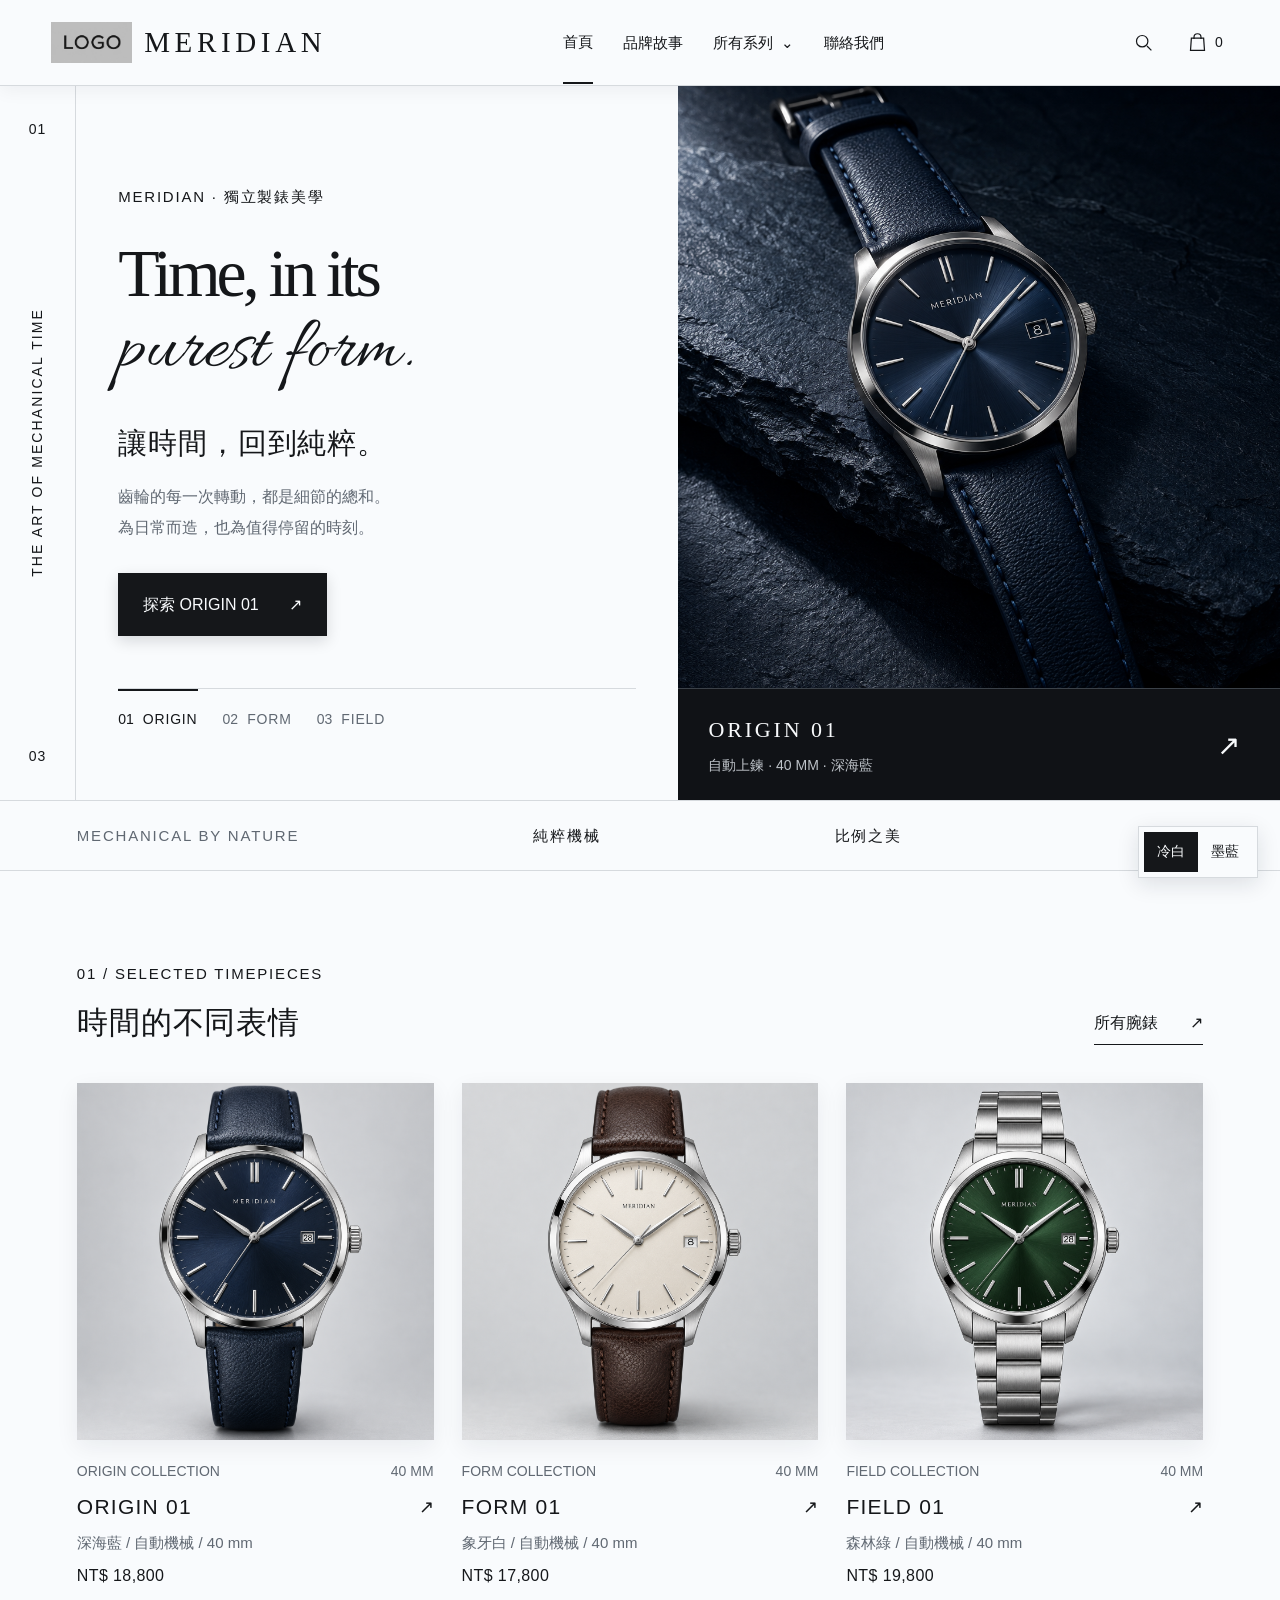
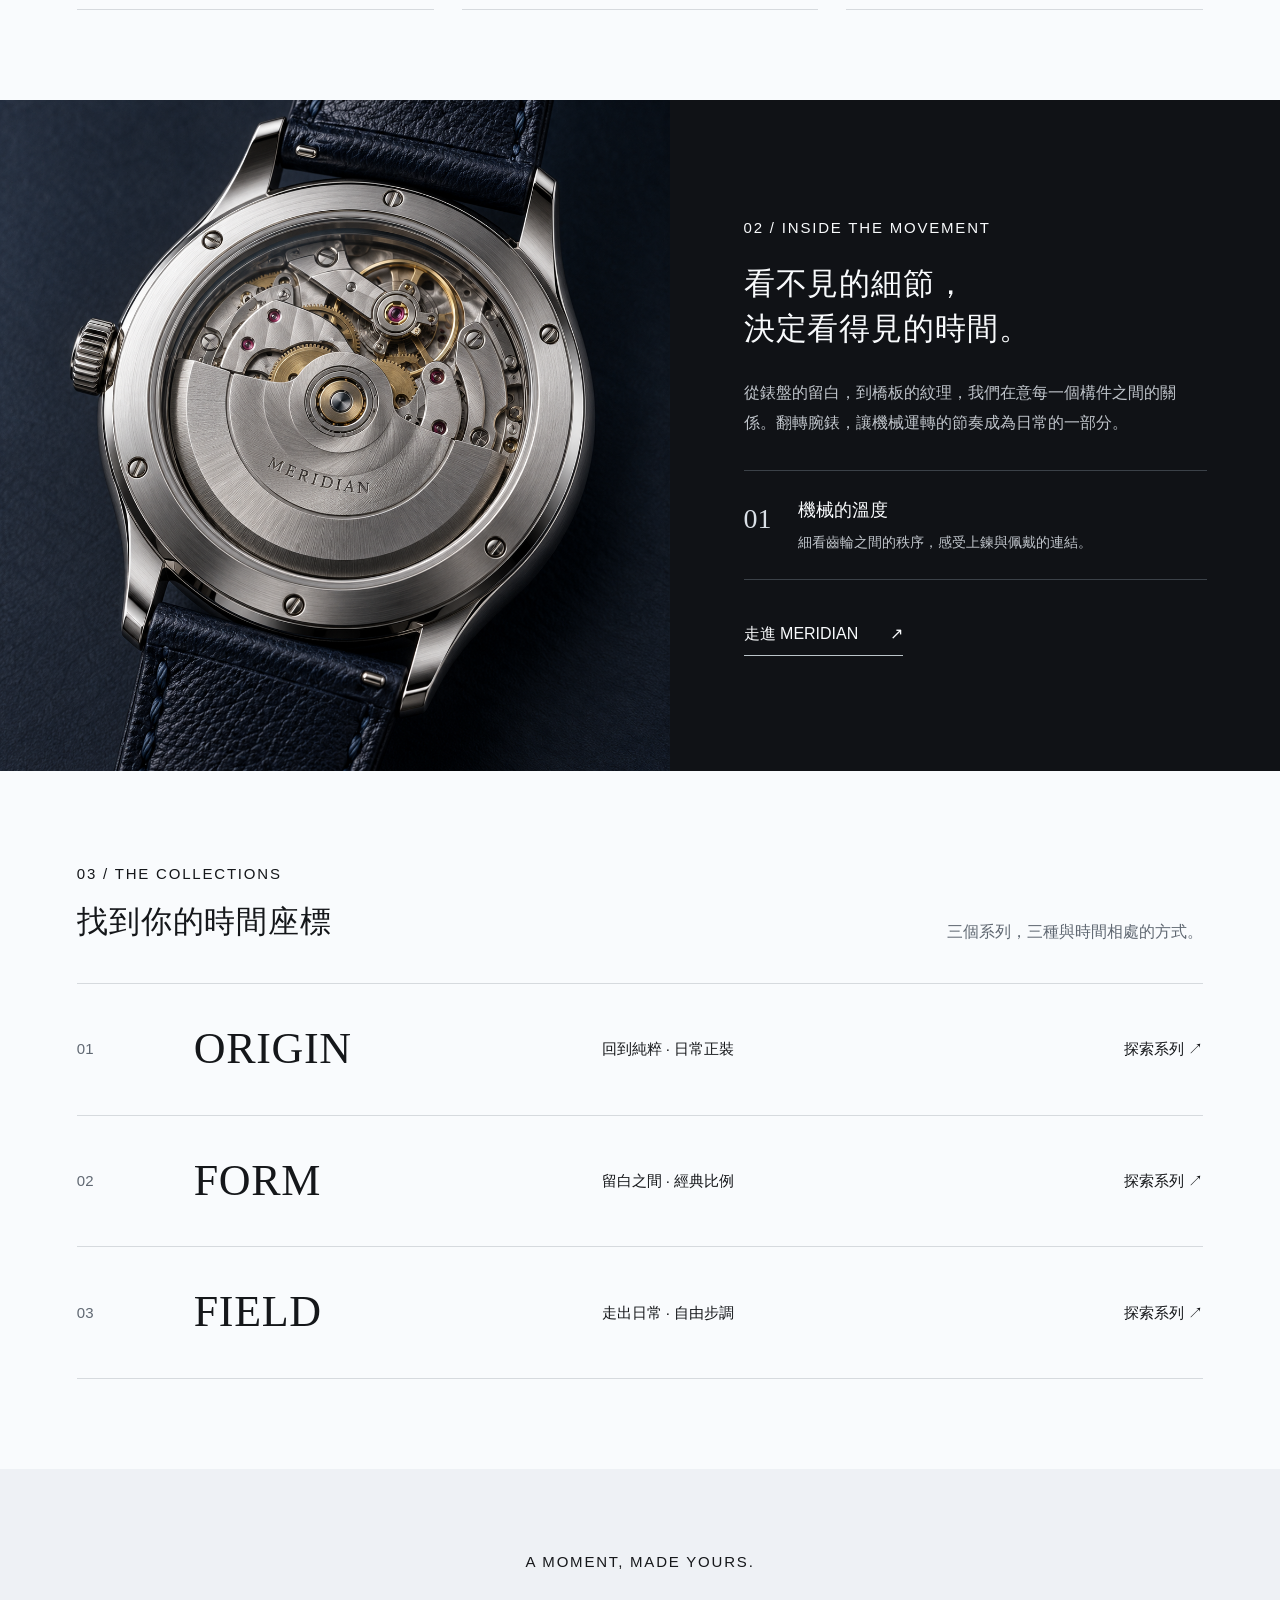
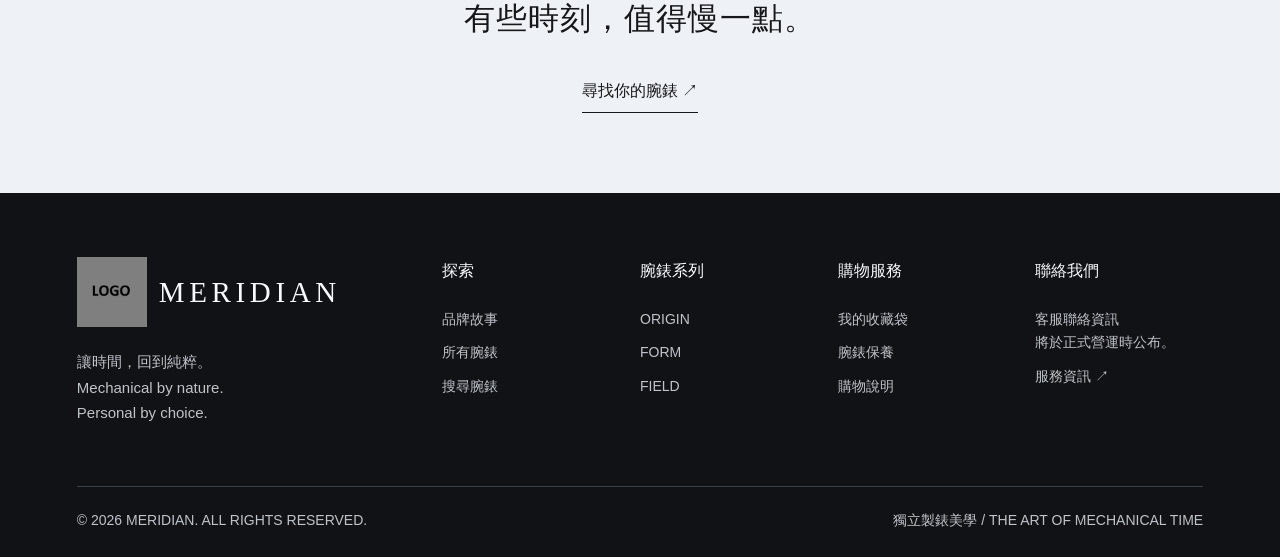
==== index/index.html @ 05222995 "first commit" ====
<!doctype html><html lang="zh-Hant"><head><meta charset="UTF-8"><meta name="viewport" content="width=device-width, initial-scale=1"><meta name="description" content="MERIDIAN 機械腕錶。以精密機芯與純粹比例，記錄值得停留的時間。"><title>讓時間，回到純粹 — MERIDIAN</title><link rel="icon" href="../assets/logo/mark.svg"><link rel="stylesheet" href="../css/base.css?v=6"><link rel="stylesheet" href="../css/index.css?v=6"><script src="../assets/js/theme-switcher.js?v=6"></script><script defer src="../assets/js/core.js?v=6"></script></head><body data-page="home" data-root="../"><a class="skip" href="#main">跳至主要內容</a><div id="header"></div><main id="main"><section class="hero"><aside class="hero-index"><span>01</span><span class="vertical">THE ART OF MECHANICAL TIME</span><span>03</span></aside><div class="hero-copy"><p class="eyebrow">MERIDIAN · 獨立製錶美學</p><h1>Time, in its<br><em>purest form.</em></h1><h2>讓時間，回到純粹。</h2><p class="intro">齒輪的每一次轉動，都是細節的總和。<br>為日常而造，也為值得停留的時刻。</p><a class="button" href="../product-detail/product-detail.html?id=01">探索 ORIGIN 01 <span>↗</span></a><div class="hero-tabs" aria-label="主打系列"><button class="active" data-hero="0" aria-pressed="true">01 <span>ORIGIN</span></button><button data-hero="1" aria-pressed="false">02 <span>FORM</span></button><button data-hero="2" aria-pressed="false">03 <span>FIELD</span></button></div></div><div class="hero-visual"><img id="hero-image" src="../assets/images/hero.png" alt="ORIGIN 深藍錶盤機械腕錶，精鋼錶殼與皮革錶帶" fetchpriority="high"><div class="image-caption"><div><span id="hero-label">ORIGIN 01</span><p id="hero-spec">自動上鍊 · 40 MM · 深海藍</p></div><a id="hero-link" href="../product-detail/product-detail.html?id=01" aria-label="查看主打腕錶">↗</a></div></div></section><div class="principles"><span>MECHANICAL BY NATURE</span><span>純粹機械</span><span>比例之美</span><span>日常相伴</span></div><section class="section"><div class="section-heading"><div><p class="eyebrow">01 / SELECTED TIMEPIECES</p><h2>時間的不同表情</h2></div><a class="text-link" href="../product/product.html">所有腕錶 <span>↗</span></a></div><div class="product-grid home-products" data-products="featured"></div></section><section class="craft"><div class="craft-image"><img src="../assets/images/movement.png" alt="透背機芯中的齒輪、橋板與自動盤細節" loading="lazy"></div><div class="craft-copy"><p class="eyebrow">02 / INSIDE THE MOVEMENT</p><h2>看不見的細節，<br>決定看得見的時間。</h2><p>從錶盤的留白，到橋板的紋理，我們在意每一個構件之間的關係。翻轉腕錶，讓機械運轉的節奏成為日常的一部分。</p><div class="craft-note"><span>01</span><div><h3>機械的溫度</h3><p>細看齒輪之間的秩序，感受上鍊與佩戴的連結。</p></div></div><a class="text-link" href="../about/about.html">走進 MERIDIAN <span>↗</span></a></div></section><section class="section series-section"><div class="section-heading"><div><p class="eyebrow">03 / THE COLLECTIONS</p><h2>找到你的時間座標</h2></div><p class="muted">三個系列，三種與時間相處的方式。</p></div><a class="series-row" href="../product/product.html?category=ORIGIN"><span class="series-number">01</span><h3>ORIGIN</h3><span>回到純粹 · 日常正裝</span><span>探索系列 ↗</span></a><a class="series-row" href="../product/product.html?category=FORM"><span class="series-number">02</span><h3>FORM</h3><span>留白之間 · 經典比例</span><span>探索系列 ↗</span></a><a class="series-row" href="../product/product.html?category=FIELD"><span class="series-number">03</span><h3>FIELD</h3><span>走出日常 · 自由步調</span><span>探索系列 ↗</span></a></section><section class="closing"><p class="eyebrow">A MOMENT, MADE YOURS.</p><h2>有些時刻，值得慢一點。</h2><a class="text-link" href="../product/product.html">尋找你的腕錶 ↗</a></section></main><div id="footer"></div><div id="overlays"></div><div class="toast" role="status" aria-live="polite"></div></body></html>
---- css/base.css ----
@font-face{font-family:'Meridian Allura';src:url('../assets/fonts/Allura-Regular.ttf') format('truetype');font-weight:400;font-style:normal;font-display:swap}
:root{--bg:#f9fbfd;--surface:#eef1f5;--ink:#15171a;--muted:#606872;--line:#d6dade;--accent:#41464d;--dark:#101216;--white:#f8fafc;--header:86px;font-family:Arial,'Noto Sans TC','PingFang TC','Microsoft JhengHei',sans-serif;color:var(--ink);background:var(--bg);font-synthesis:none}html[data-theme=night]{--bg:#16252f;--surface:#20343f;--ink:#f0ece4;--muted:#b2bfc5;--line:#485963;--accent:#d1b391;--dark:#0b1720;--white:#f5f2eb}*{box-sizing:border-box}html{scroll-behavior:smooth;scroll-padding-top:110px}body{margin:0;line-height:1.7}body.no-scroll{overflow:hidden}button,input{font:inherit}button,a{-webkit-tap-highlight-color:transparent}button{color:inherit;cursor:pointer}button{border:0;background:none}a{color:inherit;text-decoration:none}img{max-width:100%;display:block}h1,h2,h3,p,figure{margin:0}h1,h2,h3{font-weight:400}h1{letter-spacing:-.035em;line-height:1.05}h2{font-size:clamp(26px,2.4vw,40px);line-height:1.45;letter-spacing:.03em}p{font-size:16px}em{font-family:'Meridian Allura',Georgia,'Times New Roman',serif;font-weight:400;font-style:normal;font-size:1.12em;letter-spacing:0;line-height:1.12}button:focus-visible,a:focus-visible,input:focus-visible,summary:focus-visible{outline:2px solid var(--accent);outline-offset:5px}[hidden]{display:none!important}.skip{position:fixed;top:-80px;left:12px;padding:10px 20px;background:var(--bg);z-index:200000}.skip:focus{top:10px}.site-header{height:var(--header);position:sticky;top:0;z-index:1000;background:var(--bg);border-bottom:1px solid var(--line);padding:0 4%;display:flex;align-items:center;justify-content:space-between;gap:30px}.brand{font-family:Georgia,serif;font-size:29px;letter-spacing:.16em;line-height:1;display:flex;gap:12px;align-items:center}.brand img{width:31px;height:31px}.desktop-nav{display:flex;align-items:center;gap:30px;font-size:15px}.desktop-nav a{padding:28px 0}.desktop-nav a[aria-current=page]{border-bottom:2px solid var(--ink)}.header-actions{display:flex;align-items:center;gap:16px}.icon-button{min-height:44px;min-width:44px;display:flex;align-items:center;justify-content:center;gap:7px}.icon-button svg{width:21px;height:21px;fill:none;stroke:currentColor;stroke-width:1.4}.bag-count{font-size:14px}.mobile-toggle{display:none}.nav-dropdown{position:relative}.nav-dropdown>button{font-size:15px;padding:29px 0;display:flex;gap:8px}.dropdown-menu{position:absolute;top:100%;left:-20px;width:210px;background:var(--bg);border:1px solid var(--line);padding:10px;box-shadow:0 12px 24px #0001}.dropdown-menu a{display:block;padding:10px}.dropdown-menu a:hover{background:var(--surface)}.eyebrow{font-size:15px;letter-spacing:.12em;font-weight:500;margin-bottom:22px}.muted{color:var(--muted)}.section{padding:90px 6%}.section-heading{display:flex;justify-content:space-between;align-items:end;gap:24px;margin-bottom:38px}.section-heading .eyebrow{margin-bottom:14px}.text-link{display:inline-flex;gap:32px;align-items:center;border-bottom:1px solid var(--ink);padding:8px 0;font-size:16px;white-space:nowrap}.button{display:flex;align-items:center;justify-content:space-between;gap:30px;background:var(--ink);color:var(--bg);padding:17px 24px;font-size:16px;min-height:56px;width:fit-content;border:1px solid var(--ink);transition:background .2s, color .2s}.button:hover{background:var(--accent);border-color:var(--accent);color:#fff}.round-button{border:1px solid var(--line);width:44px;height:44px;flex-shrink:0;border-radius:50%;font-size:22px;display:grid;place-items:center}.round-button:hover{background:var(--ink);color:var(--bg)}.round-button:disabled{opacity:.35;cursor:default}.product-grid{display:grid;grid-template-columns:repeat(3,minmax(0,1fr));gap:38px 28px}.product-card{min-width:0}.product-picture{aspect-ratio:1/1;background:var(--surface);overflow:hidden;display:block}.product-picture img{width:100%;height:100%;object-fit:contain;transition:transform .55s}.product-card:hover .product-picture img{transform:scale(1.045)}.product-card .card-copy{padding:20px 0;border-bottom:1px solid var(--line)}.card-topline{display:flex;justify-content:space-between;gap:12px;color:var(--muted);font-size:14px;margin-bottom:8px}.product-card h3{font-size:21px;letter-spacing:.06em;line-height:1.45;overflow-wrap:anywhere}.card-titleline{display:flex;align-items:start;justify-content:space-between;gap:12px}.card-titleline span{font-size:18px}.product-card .card-description{font-size:15px;margin:7px 0;color:var(--muted)}.product-card .price{font-size:16px;letter-spacing:.025em}.site-footer{background:var(--dark);color:var(--white);padding:64px 6% 24px}.footer-grid{display:grid;grid-template-columns:2fr repeat(4,1fr);gap:30px;padding-bottom:60px}.footer-brand p{max-width:230px;margin-top:22px;color:#b6c0c5;font-size:15px}.footer-column h3{font-size:16px;margin-bottom:18px}.footer-column a,.footer-column button,.footer-column p{display:block;font-size:14px;text-align:left;color:#b6c0c5;padding:5px 0}.footer-column a:hover,.footer-column button:hover{color:#fff}.footer-bottom{display:flex;justify-content:space-between;gap:20px;border-top:1px solid #47535a;padding-top:22px;color:#b6c0c5;font-size:14px}.theme-switcher{position:fixed;bottom:22px;right:22px;z-index:2000;display:flex;border:1px solid var(--line);background:var(--bg);padding:5px;box-shadow:0 4px 20px #0001}.theme-switcher button{padding:8px 13px;font-size:14px}.theme-switcher button[aria-pressed=true]{background:var(--ink);color:var(--bg)}.overlay{position:fixed;inset:0;background:#071119b8;z-index:10000;display:flex;align-items:flex-start;justify-content:center;padding:100px 20px 30px;overflow-y:auto}.panel{background:var(--bg);width:min(680px,100%);padding:32px;box-shadow:0 20px 70px #0003}.panel-heading{display:flex;align-items:center;justify-content:space-between;margin-bottom:24px}.panel-heading h2{font-size:26px}.panel-close{font-size:28px;min-width:44px;min-height:44px}.search-input{width:100%;padding:15px;border:1px solid var(--line);background:var(--surface);color:var(--ink);font-size:16px;outline-offset:2px}.search-list{margin-top:20px;display:grid;gap:12px}.mini-product{display:flex;align-items:center;gap:20px;padding:12px 0;border-bottom:1px solid var(--line)}.mini-product img{width:76px;height:76px;object-fit:contain;background:var(--surface)}.mini-product h3{font-size:17px}.mini-product p{font-size:14px;color:var(--muted)}.mini-product .remove{margin-left:auto;min-height:44px;text-decoration:underline;font-size:14px}.drawer-panel{margin-left:auto;width:min(400px,100%);min-height:100%;padding:26px;background:var(--bg)}.drawer-overlay{padding:0;justify-content:flex-end}.drawer-panel nav>a,.drawer-panel summary{display:block;padding:17px 0;border-bottom:1px solid var(--line);font-size:20px}.drawer-panel details a{display:block;padding:10px 20px}.toast{position:fixed;bottom:90px;left:50%;transform:translate(-50%,20px);background:var(--ink);color:var(--bg);padding:12px 22px;z-index:120000;opacity:0;transition:.2s;pointer-events:none;max-width:90vw;width:max-content}.toast.visible{opacity:1;transform:translate(-50%,0)}.empty{padding:35px 0;color:var(--muted)}.service-copy p{margin-bottom:18px}.service-copy h3{font-size:18px;margin:20px 0 8px}.closing{background:var(--surface);text-align:center;padding:80px 6%}.closing h2{margin-bottom:28px}.closing .button{margin:auto}
@media(min-width:1700px){.section{padding-left:max(6%,calc((100vw - 1560px)/2));padding-right:max(6%,calc((100vw - 1560px)/2))}}
@media(max-width:1100px){.desktop-nav{gap:18px}.site-header{gap:18px}.brand{font-size:25px}.brand img{width:26px;height:26px}.header-actions{gap:6px}.footer-grid{grid-template-columns:repeat(2,minmax(0,1fr));gap:35px}.section{padding:64px 5%}}
@media(max-width:850px){:root{--header:72px}.desktop-nav,.header-actions .search-trigger{display:none}.mobile-toggle{display:flex}.site-header{padding:0 5%}.product-grid{grid-template-columns:repeat(2,minmax(0,1fr));gap:28px 18px}.section-heading{align-items:start}.section-heading>.muted{max-width:220px}.section{padding:54px 5%}.footer-bottom{flex-direction:column}.brand{font-size:25px}.product-card h3{font-size:19px}.card-titleline span{display:none}}
@media(max-width:540px){.section{padding:46px 5%}.section-heading{gap:16px}.section-heading .text-link{font-size:14px;gap:10px}.eyebrow{font-size:15px;letter-spacing:.065em}.section-heading h2{font-size:25px}.product-grid{gap:25px 14px}.product-card .card-copy{padding:13px 0}.product-card h3{font-size:17px;letter-spacing:.02em}.product-card .card-description{font-size:14px}.card-topline{font-size:14px;gap:4px}.card-topline span:last-child{display:none}.product-card .price{font-size:14px}.footer-grid{grid-template-columns:1fr;padding-bottom:30px}.footer-column h3{margin-bottom:8px}.site-footer{padding-top:44px;padding-bottom:95px}.theme-switcher{bottom:12px;right:12px}.theme-switcher button{padding:6px 10px}.panel{padding:22px}.overlay:not(.drawer-overlay){padding:30px 12px}.closing{padding:55px 5%}.header-actions{gap:0}.brand{font-size:23px;gap:8px}}
@media(prefers-reduced-motion:reduce){html{scroll-behavior:auto}*,*::before,*::after{transition:none!important;animation:none!important}}

/* Cold-white treatment: the alternate navy palette stays intact. */
html:not([data-theme="night"]) .site-header{box-shadow:0 4px 18px rgba(18,27,39,.055)}
html:not([data-theme="night"]) .brand img{filter:grayscale(1)}
html:not([data-theme="night"]) .product-picture,
html:not([data-theme="night"]) .main-image{box-shadow:0 7px 22px rgba(18,27,39,.065)}
html:not([data-theme="night"]) .button{box-shadow:0 5px 14px rgba(10,15,22,.14)}
html:not([data-theme="night"]) .theme-switcher{box-shadow:0 6px 22px rgba(18,27,39,.12)}
html:not([data-theme="night"]) .overlay{background:rgba(10,13,18,.73)}
html:not([data-theme="night"]) .footer-brand p,
html:not([data-theme="night"]) .footer-column a,
html:not([data-theme="night"]) .footer-column button,
html:not([data-theme="night"]) .footer-column p,
html:not([data-theme="night"]) .footer-bottom{color:#bfc4ca}
html:not([data-theme="night"]) .footer-bottom{border-color:#3b4148}
html:not([data-theme="night"]) .footer-column a:hover,
html:not([data-theme="night"]) .footer-column button:hover{color:#fff}

/* Functional core: working quick collection and quantity controls. */
.product-image-wrap{position:relative}.product-picture{position:relative}.product-picture .card-alt{position:absolute;inset:0;opacity:0;object-fit:contain}
@media(hover:hover){.product-image-wrap:hover .product-picture>img:first-child,.product-image-wrap:focus-within .product-picture>img:first-child{opacity:0}.product-image-wrap:hover .card-alt,.product-image-wrap:focus-within .card-alt{opacity:1}}
.quick-add{position:absolute;left:12px;right:12px;bottom:12px;min-height:44px;background:var(--ink);color:var(--bg);font-size:14px;opacity:0;transition:opacity .2s}.product-image-wrap:hover .quick-add,.product-image-wrap:focus-within .quick-add{opacity:1}
.mini-copy{min-width:0;flex:1}.mini-copy h3{overflow-wrap:anywhere}.bag-quantity,.quantity-control{display:inline-flex;align-items:center;border:1px solid var(--line)}.bag-quantity{margin-top:8px}.bag-quantity button,.quantity-control button{height:44px;min-width:44px}.bag-quantity span,.quantity-control output{min-width:34px;text-align:center}.bag-quantity button:disabled,.quantity-control button:disabled{opacity:.35;cursor:default}.bag-total{display:flex;justify-content:space-between;gap:15px;padding:25px 0 8px}.bag-total strong{font-weight:500}.mini-product .remove{flex-shrink:0}
@media(hover:none){.quick-add{position:static;display:block;width:100%;opacity:1}}
@media(max-width:540px){.mini-product{gap:12px}.mini-product img{width:58px;height:58px}.mini-product .remove{padding:0 4px}.bag-total{font-size:15px}}

/* Client-replaceable standard logo placeholders. */
.header-brand{min-width:220px}.header-brand img{width:81px;height:auto}.footer-logo img{width:70px;height:70px;object-fit:cover}.drawer-brand img{width:70px;height:auto}
@media(max-width:850px){.header-brand{min-width:0}.header-brand img{width:70px;height:auto}.drawer-brand img{width:67px;height:auto}.drawer-brand span{font-size:20px}}
---- css/index.css ----
.hero{display:grid;grid-template-columns:76px 1fr 47%;min-height:650px;border-bottom:1px solid var(--line)}.hero-index{border-right:1px solid var(--line);display:flex;justify-content:space-between;align-items:center;flex-direction:column;padding:32px 8px;font-size:14px;line-height:1.6;letter-spacing:.06em;text-align:center}.vertical{writing-mode:vertical-rl;transform:rotate(180deg);letter-spacing:.15em}.hero-copy{padding:65px 7% 30px;display:flex;flex-direction:column;align-items:flex-start;justify-content:center}.hero-copy h1{font-family:Georgia,'Times New Roman',serif;font-size:clamp(58px,5.3vw,102px);line-height:1.02;margin-bottom:28px;letter-spacing:-.06em}.hero-copy h1 em{font-weight:400}.hero-copy h2{font-size:29px;margin-bottom:18px}.hero-copy .intro{color:var(--muted);line-height:1.9;margin-bottom:30px}.hero-copy .eyebrow{margin-bottom:30px}.hero-tabs{display:flex;gap:25px;flex-wrap:wrap;margin-top:52px;width:100%;border-top:1px solid var(--line)}.hero-tabs button{display:flex;align-items:center;gap:9px;padding:17px 0 5px;color:var(--muted);font-size:14px;border-top:2px solid transparent}.hero-tabs button.active{color:var(--ink);border-color:var(--ink)}.hero-tabs button span{font-size:14px;letter-spacing:.06em}.hero-visual{background:#101d28;display:flex;flex-direction:column;min-width:0;color:#f0ece4;overflow:hidden}.hero-visual>img{width:100%;height:100%;min-height:0;flex:1;object-fit:cover;aspect-ratio:1/1}.image-caption{display:flex;align-items:center;justify-content:space-between;padding:22px 30px;background:#101d28;border-top:1px solid #43505a}.image-caption span{font-family:Georgia,serif;font-size:22px;letter-spacing:.13em}.image-caption p{font-size:14px;color:#b8c0c5;margin-top:6px}.image-caption>a{font-size:28px;width:44px;height:44px;display:grid;place-items:center}.principles{padding:22px 6%;display:flex;justify-content:space-between;gap:20px;border-bottom:1px solid var(--line);font-size:15px;letter-spacing:.12em}.principles span:first-child{color:var(--muted)}.craft{display:grid;grid-template-columns:1.1fr 1fr;background:var(--dark);color:var(--white)}.craft-image{min-height:540px}.craft-image img{width:100%;height:100%;object-fit:cover}.craft-copy{padding:70px 12%;align-self:center}.craft-copy h2{font-size:clamp(26px,2.4vw,40px);margin-bottom:26px}.craft-copy>p:not(.eyebrow){color:#b8c2c7;line-height:1.9}.craft-note{border-top:1px solid #47535a;border-bottom:1px solid #47535a;padding:24px 0;display:flex;gap:26px;margin:32px 0}.craft-note>span{font-family:Georgia,serif;font-size:28px;color:#bda17f}.craft-note h3{font-size:18px;margin-bottom:5px}.craft-note p{font-size:14px;color:#b8c2c7}.craft .text-link{border-color:#bbc4c9}.series-row{display:grid;grid-template-columns:.5fr 2fr 2fr 1fr;gap:20px;align-items:center;padding:28px 0;border-top:1px solid var(--line)}.series-row:last-child{border-bottom:1px solid var(--line)}.series-row h3{font-family:Georgia,serif;font-size:44px;letter-spacing:.015em}.series-row span{font-size:15px}.series-row span:last-child{text-align:right}.series-number{color:var(--muted)}.series-row:hover h3{font-style:italic}
@media(min-width:1700px){.hero{grid-template-columns:100px 1fr 47%;min-height:780px}.hero-copy{padding-left:9%}}
@media(max-width:1100px){.hero{grid-template-columns:54px 1fr 44%;min-height:620px}.hero-copy{padding:44px 6% 24px}.hero-copy h1{font-size:61px}.hero-tabs{gap:16px;margin-top:35px}.hero-tabs button{gap:5px}.hero-copy h2{font-size:25px}.craft-copy{padding:48px 9%}.series-row{grid-template-columns:.4fr 1.5fr 2fr 1fr}.series-row h3{font-size:35px}}
@media(max-width:850px){.hero{grid-template-columns:44px 1fr 42%;min-height:580px}.hero-copy h1{font-size:50px}.hero-copy h2{font-size:24px}.hero-copy .eyebrow{font-size:14px}.hero-tabs{gap:14px}.hero-tabs button span{display:none}.hero-visual>img{object-position:50% 50%}.image-caption{padding:16px}.image-caption p{font-size:14px}.principles{font-size:14px;letter-spacing:.03em}.craft{grid-template-columns:1fr 1fr}.craft-copy{padding:40px 8%}.craft-image{min-height:480px}.home-products .product-card:last-child{grid-column:1/-1;display:grid;grid-template-columns:1fr 1fr;gap:22px;align-items:center}.series-row{grid-template-columns:35px 1fr 1fr}.series-row span:last-child{display:none}}
@media(max-width:620px){.hero{grid-template-columns:32px minmax(0,1fr)}.hero-index{grid-row:1/3;padding:24px 3px;font-size:14px}.hero-copy{padding:38px 7% 20px}.hero-copy h1{font-size:clamp(49px,10.8vw,66px);margin-bottom:24px}.hero-copy .eyebrow{margin-bottom:22px}.hero-copy h2{font-size:25px}.hero-copy .intro{font-size:16px;margin-bottom:24px}.hero-tabs{margin-top:28px;gap:24px}.hero-tabs button span{display:inline;font-size:14px}.hero-visual{grid-column:2}.hero-visual>img{height:auto;aspect-ratio:1.05/1;flex:none;object-fit:cover}.image-caption{padding:18px 7%}.principles{display:grid;grid-template-columns:repeat(3,1fr);gap:12px;text-align:center;padding:18px 5%}.principles span:first-child{grid-column:1/-1;font-size:14px}.craft{grid-template-columns:1fr}.craft-image{min-height:0;aspect-ratio:1.2}.craft-copy{padding:42px 7%}.craft-copy h2{font-size:28px}.home-products .product-card:last-child{display:block;grid-column:auto}.home-products .product-card:last-child{display:block}.series-row{grid-template-columns:25px 1fr;gap:8px 15px;padding:22px 0}.series-row h3{font-size:36px}.series-row span:nth-child(3){grid-column:2;font-size:15px}.series-section .section-heading{display:block}.series-section .section-heading>.muted{max-width:none;margin-top:18px}}

html:not([data-theme="night"]) .hero-visual,
html:not([data-theme="night"]) .image-caption{background:#101216;color:#f8fafc}
html:not([data-theme="night"]) .image-caption{border-color:#3b4148}
html:not([data-theme="night"]) .image-caption p,
html:not([data-theme="night"]) .craft-copy>p:not(.eyebrow),
html:not([data-theme="night"]) .craft-note p{color:#bfc4ca}
html:not([data-theme="night"]) .craft-note{border-color:#3b4148}
html:not([data-theme="night"]) .craft-note>span{color:#d9dfe6}

@media(max-width:620px){.hero-tabs{column-gap:16px}}
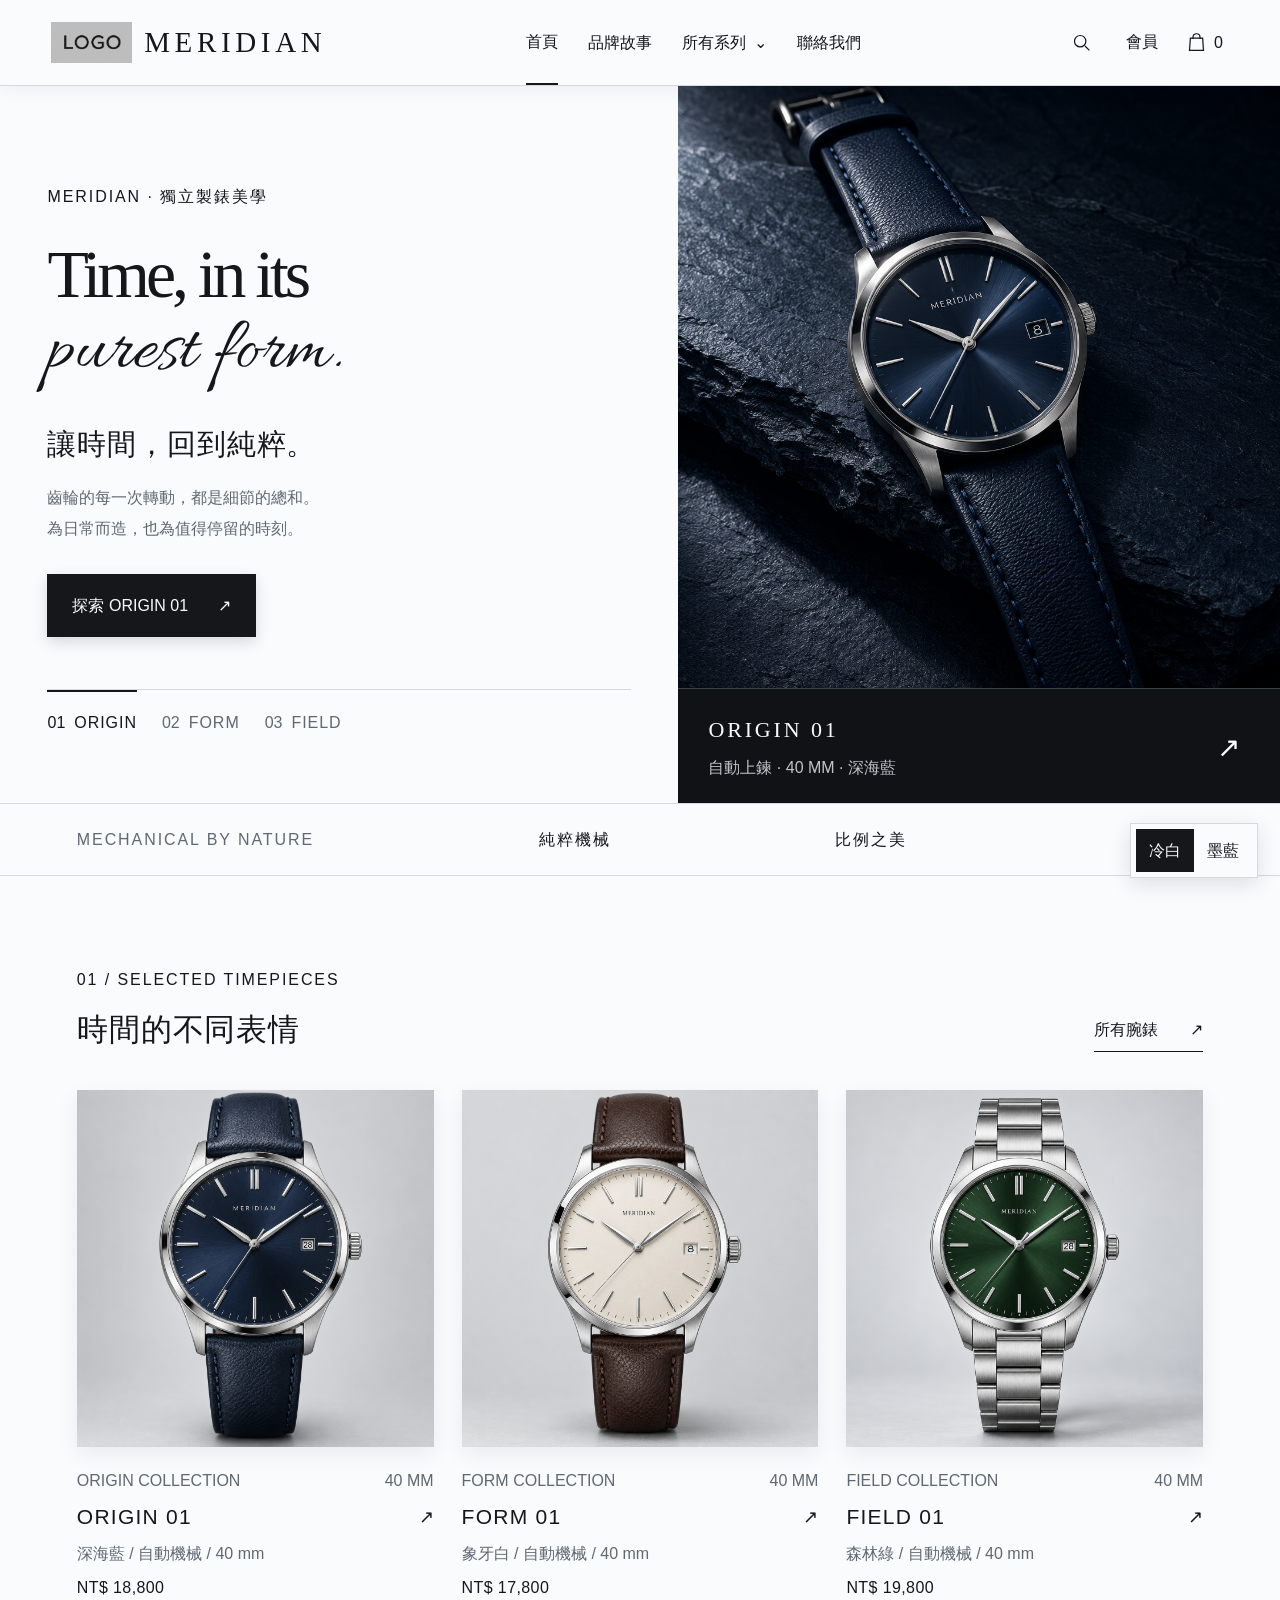
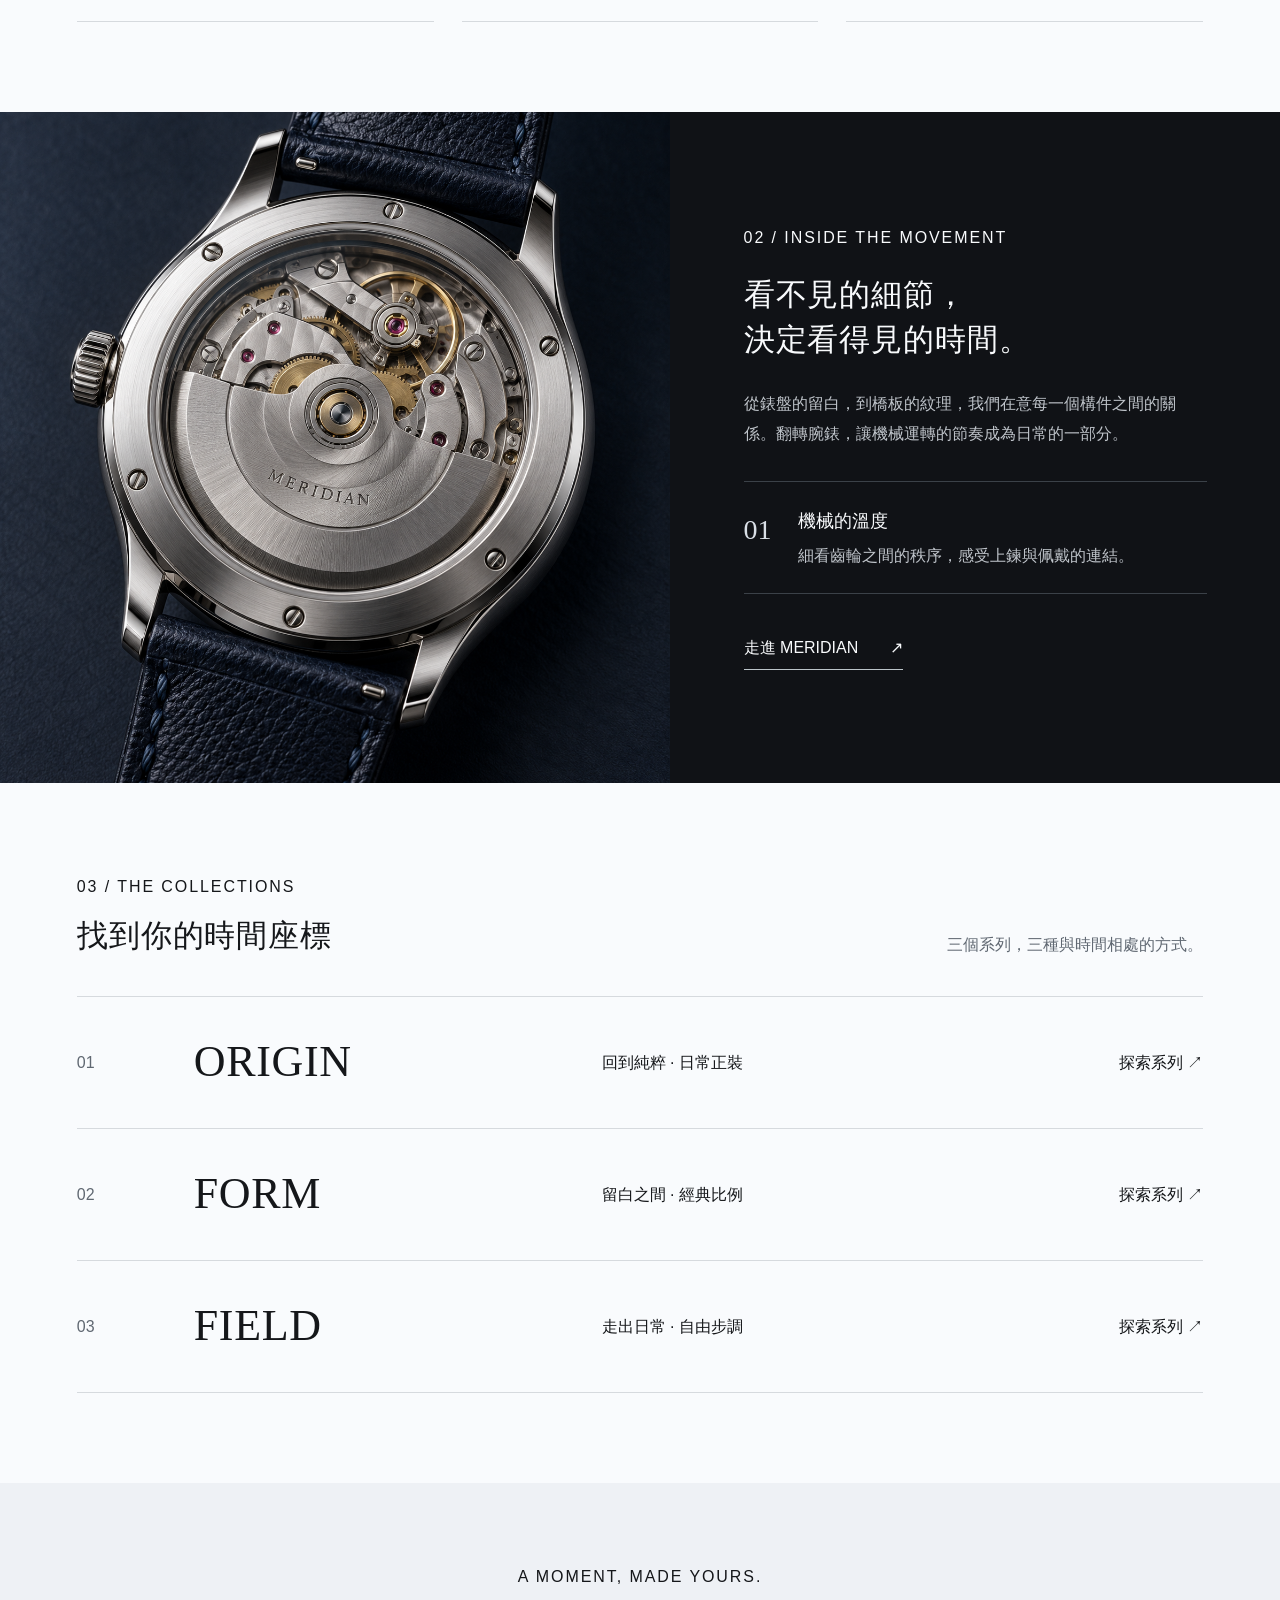
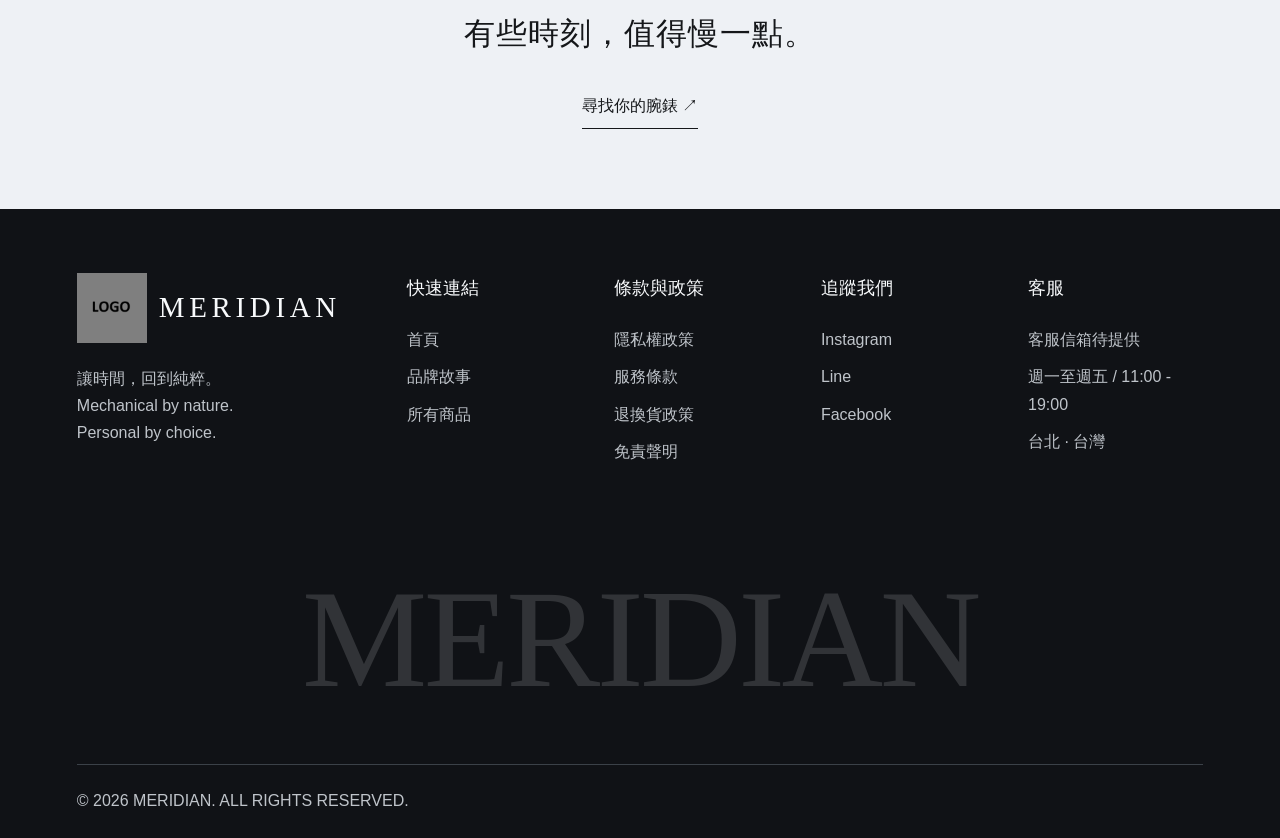
==== commit e14f5a0d: "first commit" ====
--- a/index/index.html
+++ b/index/index.html
@@ -1 +1 @@
-<!doctype html><html lang="zh-Hant"><head><meta charset="UTF-8"><meta name="viewport" content="width=device-width, initial-scale=1"><meta name="description" content="MERIDIAN 機械腕錶。以精密機芯與純粹比例，記錄值得停留的時間。"><title>讓時間，回到純粹 — MERIDIAN</title><link rel="icon" href="../assets/logo/mark.svg"><link rel="stylesheet" href="../css/base.css?v=6"><link rel="stylesheet" href="../css/index.css?v=6"><script src="../assets/js/theme-switcher.js?v=6"></script><script defer src="../assets/js/core.js?v=6"></script></head><body data-page="home" data-root="../"><a class="skip" href="#main">跳至主要內容</a><div id="header"></div><main id="main"><section class="hero"><aside class="hero-index"><span>01</span><span class="vertical">THE ART OF MECHANICAL TIME</span><span>03</span></aside><div class="hero-copy"><p class="eyebrow">MERIDIAN · 獨立製錶美學</p><h1>Time, in its<br><em>purest form.</em></h1><h2>讓時間，回到純粹。</h2><p class="intro">齒輪的每一次轉動，都是細節的總和。<br>為日常而造，也為值得停留的時刻。</p><a class="button" href="../product-detail/product-detail.html?id=01">探索 ORIGIN 01 <span>↗</span></a><div class="hero-tabs" aria-label="主打系列"><button class="active" data-hero="0" aria-pressed="true">01 <span>ORIGIN</span></button><button data-hero="1" aria-pressed="false">02 <span>FORM</span></button><button data-hero="2" aria-pressed="false">03 <span>FIELD</span></button></div></div><div class="hero-visual"><img id="hero-image" src="../assets/images/hero.png" alt="ORIGIN 深藍錶盤機械腕錶，精鋼錶殼與皮革錶帶" fetchpriority="high"><div class="image-caption"><div><span id="hero-label">ORIGIN 01</span><p id="hero-spec">自動上鍊 · 40 MM · 深海藍</p></div><a id="hero-link" href="../product-detail/product-detail.html?id=01" aria-label="查看主打腕錶">↗</a></div></div></section><div class="principles"><span>MECHANICAL BY NATURE</span><span>純粹機械</span><span>比例之美</span><span>日常相伴</span></div><section class="section"><div class="section-heading"><div><p class="eyebrow">01 / SELECTED TIMEPIECES</p><h2>時間的不同表情</h2></div><a class="text-link" href="../product/product.html">所有腕錶 <span>↗</span></a></div><div class="product-grid home-products" data-products="featured"></div></section><section class="craft"><div class="craft-image"><img src="../assets/images/movement.png" alt="透背機芯中的齒輪、橋板與自動盤細節" loading="lazy"></div><div class="craft-copy"><p class="eyebrow">02 / INSIDE THE MOVEMENT</p><h2>看不見的細節，<br>決定看得見的時間。</h2><p>從錶盤的留白，到橋板的紋理，我們在意每一個構件之間的關係。翻轉腕錶，讓機械運轉的節奏成為日常的一部分。</p><div class="craft-note"><span>01</span><div><h3>機械的溫度</h3><p>細看齒輪之間的秩序，感受上鍊與佩戴的連結。</p></div></div><a class="text-link" href="../about/about.html">走進 MERIDIAN <span>↗</span></a></div></section><section class="section series-section"><div class="section-heading"><div><p class="eyebrow">03 / THE COLLECTIONS</p><h2>找到你的時間座標</h2></div><p class="muted">三個系列，三種與時間相處的方式。</p></div><a class="series-row" href="../product/product.html?category=ORIGIN"><span class="series-number">01</span><h3>ORIGIN</h3><span>回到純粹 · 日常正裝</span><span>探索系列 ↗</span></a><a class="series-row" href="../product/product.html?category=FORM"><span class="series-number">02</span><h3>FORM</h3><span>留白之間 · 經典比例</span><span>探索系列 ↗</span></a><a class="series-row" href="../product/product.html?category=FIELD"><span class="series-number">03</span><h3>FIELD</h3><span>走出日常 · 自由步調</span><span>探索系列 ↗</span></a></section><section class="closing"><p class="eyebrow">A MOMENT, MADE YOURS.</p><h2>有些時刻，值得慢一點。</h2><a class="text-link" href="../product/product.html">尋找你的腕錶 ↗</a></section></main><div id="footer"></div><div id="overlays"></div><div class="toast" role="status" aria-live="polite"></div></body></html>+<!doctype html><html lang="zh-Hant"><head><meta charset="UTF-8"><meta name="viewport" content="width=device-width, initial-scale=1"><meta name="description" content="MERIDIAN 機械腕錶。以精密機芯與純粹比例，記錄值得停留的時間。"><title>讓時間，回到純粹 — MERIDIAN</title><link rel="icon" href="../assets/logo/mark.svg"><link rel="stylesheet" href="../css/base.css?v=6"><link rel="stylesheet" href="../css/index.css?v=6"><script src="../assets/js/theme-switcher.js?v=6"></script><script defer src="../assets/js/core.js?v=6"></script></head><body data-page="home" data-root="../"><a class="skip" href="#main">跳至主要內容</a><div id="header"></div><main id="main"><section class="hero"><div class="hero-copy"><p class="eyebrow">MERIDIAN · 獨立製錶美學</p><h1>Time, in its<br><em>purest form.</em></h1><h2>讓時間，回到純粹。</h2><p class="intro">齒輪的每一次轉動，都是細節的總和。<br>為日常而造，也為值得停留的時刻。</p><a class="button" href="../product-detail/product-detail.html?id=01">探索 ORIGIN 01 <span>↗</span></a><div class="hero-tabs" aria-label="主打系列"><button class="active" data-hero="0" aria-pressed="true">01 <span>ORIGIN</span></button><button data-hero="1" aria-pressed="false">02 <span>FORM</span></button><button data-hero="2" aria-pressed="false">03 <span>FIELD</span></button></div></div><div class="hero-visual"><img id="hero-image" src="../assets/images/hero.png" alt="ORIGIN 深藍錶盤機械腕錶，精鋼錶殼與皮革錶帶" fetchpriority="high"><div class="image-caption"><div><span id="hero-label">ORIGIN 01</span><p id="hero-spec">自動上鍊 · 40 MM · 深海藍</p></div><a id="hero-link" href="../product-detail/product-detail.html?id=01" aria-label="查看主打腕錶">↗</a></div></div></section><div class="principles"><span>MECHANICAL BY NATURE</span><span>純粹機械</span><span>比例之美</span><span>日常相伴</span></div><section class="section"><div class="section-heading"><div><p class="eyebrow">01 / SELECTED TIMEPIECES</p><h2>時間的不同表情</h2></div><a class="text-link" href="../product/product.html">所有腕錶 <span>↗</span></a></div><div class="product-grid home-products" data-products="featured"></div></section><section class="craft"><div class="craft-image"><img src="../assets/images/movement.png" alt="透背機芯中的齒輪、橋板與自動盤細節" loading="lazy"></div><div class="craft-copy"><p class="eyebrow">02 / INSIDE THE MOVEMENT</p><h2>看不見的細節，<br>決定看得見的時間。</h2><p>從錶盤的留白，到橋板的紋理，我們在意每一個構件之間的關係。翻轉腕錶，讓機械運轉的節奏成為日常的一部分。</p><div class="craft-note"><span>01</span><div><h3>機械的溫度</h3><p>細看齒輪之間的秩序，感受上鍊與佩戴的連結。</p></div></div><a class="text-link" href="../about/about.html">走進 MERIDIAN <span>↗</span></a></div></section><section class="section series-section"><div class="section-heading"><div><p class="eyebrow">03 / THE COLLECTIONS</p><h2>找到你的時間座標</h2></div><p class="muted">三個系列，三種與時間相處的方式。</p></div><a class="series-row" href="../product/product.html?category=ORIGIN"><span class="series-number">01</span><h3>ORIGIN</h3><span>回到純粹 · 日常正裝</span><span>探索系列 ↗</span></a><a class="series-row" href="../product/product.html?category=FORM"><span class="series-number">02</span><h3>FORM</h3><span>留白之間 · 經典比例</span><span>探索系列 ↗</span></a><a class="series-row" href="../product/product.html?category=FIELD"><span class="series-number">03</span><h3>FIELD</h3><span>走出日常 · 自由步調</span><span>探索系列 ↗</span></a></section><section class="closing"><p class="eyebrow">A MOMENT, MADE YOURS.</p><h2>有些時刻，值得慢一點。</h2><a class="text-link" href="../product/product.html">尋找你的腕錶 ↗</a></section></main><div id="footer"></div><div id="overlays"></div><div class="toast" role="status" aria-live="polite"></div></body></html>
--- a/css/base.css
+++ b/css/base.css
@@ -1,9 +1,10 @@
+/* 字級規格：資訊文字至少 16px；小標題 16–18px。更換內容時請維持此下限，勿用縮字解決溢出。 */
 @font-face{font-family:'Meridian Allura';src:url('../assets/fonts/Allura-Regular.ttf') format('truetype');font-weight:400;font-style:normal;font-display:swap}
-:root{--bg:#f9fbfd;--surface:#eef1f5;--ink:#15171a;--muted:#606872;--line:#d6dade;--accent:#41464d;--dark:#101216;--white:#f8fafc;--header:86px;font-family:Arial,'Noto Sans TC','PingFang TC','Microsoft JhengHei',sans-serif;color:var(--ink);background:var(--bg);font-synthesis:none}html[data-theme=night]{--bg:#16252f;--surface:#20343f;--ink:#f0ece4;--muted:#b2bfc5;--line:#485963;--accent:#d1b391;--dark:#0b1720;--white:#f5f2eb}*{box-sizing:border-box}html{scroll-behavior:smooth;scroll-padding-top:110px}body{margin:0;line-height:1.7}body.no-scroll{overflow:hidden}button,input{font:inherit}button,a{-webkit-tap-highlight-color:transparent}button{color:inherit;cursor:pointer}button{border:0;background:none}a{color:inherit;text-decoration:none}img{max-width:100%;display:block}h1,h2,h3,p,figure{margin:0}h1,h2,h3{font-weight:400}h1{letter-spacing:-.035em;line-height:1.05}h2{font-size:clamp(26px,2.4vw,40px);line-height:1.45;letter-spacing:.03em}p{font-size:16px}em{font-family:'Meridian Allura',Georgia,'Times New Roman',serif;font-weight:400;font-style:normal;font-size:1.12em;letter-spacing:0;line-height:1.12}button:focus-visible,a:focus-visible,input:focus-visible,summary:focus-visible{outline:2px solid var(--accent);outline-offset:5px}[hidden]{display:none!important}.skip{position:fixed;top:-80px;left:12px;padding:10px 20px;background:var(--bg);z-index:200000}.skip:focus{top:10px}.site-header{height:var(--header);position:sticky;top:0;z-index:1000;background:var(--bg);border-bottom:1px solid var(--line);padding:0 4%;display:flex;align-items:center;justify-content:space-between;gap:30px}.brand{font-family:Georgia,serif;font-size:29px;letter-spacing:.16em;line-height:1;display:flex;gap:12px;align-items:center}.brand img{width:31px;height:31px}.desktop-nav{display:flex;align-items:center;gap:30px;font-size:15px}.desktop-nav a{padding:28px 0}.desktop-nav a[aria-current=page]{border-bottom:2px solid var(--ink)}.header-actions{display:flex;align-items:center;gap:16px}.icon-button{min-height:44px;min-width:44px;display:flex;align-items:center;justify-content:center;gap:7px}.icon-button svg{width:21px;height:21px;fill:none;stroke:currentColor;stroke-width:1.4}.bag-count{font-size:14px}.mobile-toggle{display:none}.nav-dropdown{position:relative}.nav-dropdown>button{font-size:15px;padding:29px 0;display:flex;gap:8px}.dropdown-menu{position:absolute;top:100%;left:-20px;width:210px;background:var(--bg);border:1px solid var(--line);padding:10px;box-shadow:0 12px 24px #0001}.dropdown-menu a{display:block;padding:10px}.dropdown-menu a:hover{background:var(--surface)}.eyebrow{font-size:15px;letter-spacing:.12em;font-weight:500;margin-bottom:22px}.muted{color:var(--muted)}.section{padding:90px 6%}.section-heading{display:flex;justify-content:space-between;align-items:end;gap:24px;margin-bottom:38px}.section-heading .eyebrow{margin-bottom:14px}.text-link{display:inline-flex;gap:32px;align-items:center;border-bottom:1px solid var(--ink);padding:8px 0;font-size:16px;white-space:nowrap}.button{display:flex;align-items:center;justify-content:space-between;gap:30px;background:var(--ink);color:var(--bg);padding:17px 24px;font-size:16px;min-height:56px;width:fit-content;border:1px solid var(--ink);transition:background .2s, color .2s}.button:hover{background:var(--accent);border-color:var(--accent);color:#fff}.round-button{border:1px solid var(--line);width:44px;height:44px;flex-shrink:0;border-radius:50%;font-size:22px;display:grid;place-items:center}.round-button:hover{background:var(--ink);color:var(--bg)}.round-button:disabled{opacity:.35;cursor:default}.product-grid{display:grid;grid-template-columns:repeat(3,minmax(0,1fr));gap:38px 28px}.product-card{min-width:0}.product-picture{aspect-ratio:1/1;background:var(--surface);overflow:hidden;display:block}.product-picture img{width:100%;height:100%;object-fit:contain;transition:transform .55s}.product-card:hover .product-picture img{transform:scale(1.045)}.product-card .card-copy{padding:20px 0;border-bottom:1px solid var(--line)}.card-topline{display:flex;justify-content:space-between;gap:12px;color:var(--muted);font-size:14px;margin-bottom:8px}.product-card h3{font-size:21px;letter-spacing:.06em;line-height:1.45;overflow-wrap:anywhere}.card-titleline{display:flex;align-items:start;justify-content:space-between;gap:12px}.card-titleline span{font-size:18px}.product-card .card-description{font-size:15px;margin:7px 0;color:var(--muted)}.product-card .price{font-size:16px;letter-spacing:.025em}.site-footer{background:var(--dark);color:var(--white);padding:64px 6% 24px}.footer-grid{display:grid;grid-template-columns:2fr repeat(4,1fr);gap:30px;padding-bottom:60px}.footer-brand p{max-width:230px;margin-top:22px;color:#b6c0c5;font-size:15px}.footer-column h3{font-size:16px;margin-bottom:18px}.footer-column a,.footer-column button,.footer-column p{display:block;font-size:14px;text-align:left;color:#b6c0c5;padding:5px 0}.footer-column a:hover,.footer-column button:hover{color:#fff}.footer-bottom{display:flex;justify-content:space-between;gap:20px;border-top:1px solid #47535a;padding-top:22px;color:#b6c0c5;font-size:14px}.theme-switcher{position:fixed;bottom:22px;right:22px;z-index:2000;display:flex;border:1px solid var(--line);background:var(--bg);padding:5px;box-shadow:0 4px 20px #0001}.theme-switcher button{padding:8px 13px;font-size:14px}.theme-switcher button[aria-pressed=true]{background:var(--ink);color:var(--bg)}.overlay{position:fixed;inset:0;background:#071119b8;z-index:10000;display:flex;align-items:flex-start;justify-content:center;padding:100px 20px 30px;overflow-y:auto}.panel{background:var(--bg);width:min(680px,100%);padding:32px;box-shadow:0 20px 70px #0003}.panel-heading{display:flex;align-items:center;justify-content:space-between;margin-bottom:24px}.panel-heading h2{font-size:26px}.panel-close{font-size:28px;min-width:44px;min-height:44px}.search-input{width:100%;padding:15px;border:1px solid var(--line);background:var(--surface);color:var(--ink);font-size:16px;outline-offset:2px}.search-list{margin-top:20px;display:grid;gap:12px}.mini-product{display:flex;align-items:center;gap:20px;padding:12px 0;border-bottom:1px solid var(--line)}.mini-product img{width:76px;height:76px;object-fit:contain;background:var(--surface)}.mini-product h3{font-size:17px}.mini-product p{font-size:14px;color:var(--muted)}.mini-product .remove{margin-left:auto;min-height:44px;text-decoration:underline;font-size:14px}.drawer-panel{margin-left:auto;width:min(400px,100%);min-height:100%;padding:26px;background:var(--bg)}.drawer-overlay{padding:0;justify-content:flex-end}.drawer-panel nav>a,.drawer-panel summary{display:block;padding:17px 0;border-bottom:1px solid var(--line);font-size:20px}.drawer-panel details a{display:block;padding:10px 20px}.toast{position:fixed;bottom:90px;left:50%;transform:translate(-50%,20px);background:var(--ink);color:var(--bg);padding:12px 22px;z-index:120000;opacity:0;transition:.2s;pointer-events:none;max-width:90vw;width:max-content}.toast.visible{opacity:1;transform:translate(-50%,0)}.empty{padding:35px 0;color:var(--muted)}.service-copy p{margin-bottom:18px}.service-copy h3{font-size:18px;margin:20px 0 8px}.closing{background:var(--surface);text-align:center;padding:80px 6%}.closing h2{margin-bottom:28px}.closing .button{margin:auto}
+:root{--bg:#f9fbfd;--surface:#eef1f5;--ink:#15171a;--muted:#606872;--line:#d6dade;--accent:#41464d;--dark:#101216;--white:#f8fafc;--header:86px;font-family:Arial,'Noto Sans TC','PingFang TC','Microsoft JhengHei',sans-serif;color:var(--ink);background:var(--bg);font-synthesis:none}html[data-theme=night]{--bg:#16252f;--surface:#20343f;--ink:#f0ece4;--muted:#b2bfc5;--line:#485963;--accent:#d1b391;--dark:#0b1720;--white:#f5f2eb}*{box-sizing:border-box}html{scroll-behavior:smooth;scroll-padding-top:110px}body{margin:0;line-height:1.7}body.no-scroll{overflow:hidden}button,input{font:inherit}button,a{-webkit-tap-highlight-color:transparent}button{color:inherit;cursor:pointer}button{border:0;background:none}a{color:inherit;text-decoration:none}img{max-width:100%;display:block}h1,h2,h3,p,figure{margin:0}h1,h2,h3{font-weight:400}h1{letter-spacing:-.035em;line-height:1.05}h2{font-size:clamp(26px,2.4vw,40px);line-height:1.45;letter-spacing:.03em}p{font-size:16px}em{font-family:'Meridian Allura',Georgia,'Times New Roman',serif;font-weight:400;font-style:normal;font-size:1.12em;letter-spacing:0;line-height:1.12}button:focus-visible,a:focus-visible,input:focus-visible,summary:focus-visible{outline:2px solid var(--accent);outline-offset:5px}[hidden]{display:none!important}.skip{position:fixed;top:-80px;left:12px;padding:10px 20px;background:var(--bg);z-index:200000}.skip:focus{top:10px}.site-header{height:var(--header);position:sticky;top:0;z-index:1000;background:var(--bg);border-bottom:1px solid var(--line);padding:0 4%;display:flex;align-items:center;justify-content:space-between;gap:30px}.brand{font-family:Georgia,serif;font-size:29px;letter-spacing:.16em;line-height:1;display:flex;gap:12px;align-items:center}.brand img{width:31px;height:31px}.desktop-nav{display:flex;align-items:center;gap:30px;font-size:16px}.desktop-nav a{padding:28px 0}.desktop-nav a[aria-current=page]{border-bottom:2px solid var(--ink)}.header-actions{display:flex;align-items:center;gap:16px}.icon-button{min-height:44px;min-width:44px;display:flex;align-items:center;justify-content:center;gap:7px}.icon-button svg{width:21px;height:21px;fill:none;stroke:currentColor;stroke-width:1.4}.bag-count{font-size:16px}.mobile-toggle{display:none}.nav-dropdown{position:relative}.nav-dropdown>button{font-size:16px;padding:29px 0;display:flex;gap:8px}.dropdown-menu{position:absolute;top:100%;left:-20px;width:210px;background:var(--bg);border:1px solid var(--line);padding:10px;box-shadow:0 12px 24px #0001}.dropdown-menu a{display:block;padding:10px}.dropdown-menu a:hover{background:var(--surface)}.eyebrow{font-size:16px;letter-spacing:.12em;font-weight:500;margin-bottom:22px}.muted{color:var(--muted)}.section{padding:90px 6%}.section-heading{display:flex;justify-content:space-between;align-items:end;gap:24px;margin-bottom:38px}.section-heading .eyebrow{margin-bottom:14px}.text-link{display:inline-flex;gap:32px;align-items:center;border-bottom:1px solid var(--ink);padding:8px 0;font-size:16px;white-space:nowrap}.button{display:flex;align-items:center;justify-content:space-between;gap:30px;background:var(--ink);color:var(--bg);padding:17px 24px;font-size:16px;min-height:56px;width:fit-content;border:1px solid var(--ink);transition:background .2s, color .2s}.button:hover{background:var(--accent);border-color:var(--accent);color:#fff}.round-button{border:1px solid var(--line);width:44px;height:44px;flex-shrink:0;border-radius:50%;font-size:22px;display:grid;place-items:center}.round-button:hover{background:var(--ink);color:var(--bg)}.round-button:disabled{opacity:.35;cursor:default}.product-grid{display:grid;grid-template-columns:repeat(3,minmax(0,1fr));gap:38px 28px}.product-card{min-width:0}.product-picture{aspect-ratio:1/1;background:var(--surface);overflow:hidden;display:block}.product-picture img{width:100%;height:100%;object-fit:contain;transition:transform .55s}.product-card:hover .product-picture img{transform:scale(1.045)}.product-card .card-copy{padding:20px 0;border-bottom:1px solid var(--line)}.card-topline{display:flex;justify-content:space-between;gap:12px;color:var(--muted);font-size:16px;margin-bottom:8px}.product-card h3{font-size:21px;letter-spacing:.06em;line-height:1.45;overflow-wrap:anywhere}.card-titleline{display:flex;align-items:start;justify-content:space-between;gap:12px}.card-titleline span{font-size:18px}.product-card .card-description{font-size:16px;margin:7px 0;color:var(--muted)}.product-card .price{font-size:16px;letter-spacing:.025em}.site-footer{background:var(--dark);color:var(--white);padding:64px 6% 24px}.footer-grid{display:grid;grid-template-columns:2fr repeat(4,1fr);gap:30px;padding-bottom:60px}.footer-brand p{max-width:230px;margin-top:22px;color:#b6c0c5;font-size:16px}.footer-column h3{font-size:16px;margin-bottom:18px}.footer-column a,.footer-column button,.footer-column p{display:block;font-size:16px;text-align:left;color:#b6c0c5;padding:5px 0}.footer-column a:hover,.footer-column button:hover{color:#fff}.footer-bottom{display:flex;justify-content:space-between;gap:20px;border-top:1px solid #47535a;padding-top:22px;color:#b6c0c5;font-size:16px}.theme-switcher{position:fixed;bottom:22px;right:22px;z-index:2000;display:flex;border:1px solid var(--line);background:var(--bg);padding:5px;box-shadow:0 4px 20px #0001}.theme-switcher button{padding:8px 13px;font-size:16px}.theme-switcher button[aria-pressed=true]{background:var(--ink);color:var(--bg)}.overlay{position:fixed;inset:0;background:#071119b8;z-index:10000;display:flex;align-items:flex-start;justify-content:center;padding:100px 20px 30px;overflow-y:auto}.panel{background:var(--bg);width:min(680px,100%);padding:32px;box-shadow:0 20px 70px #0003}.panel-heading{display:flex;align-items:center;justify-content:space-between;margin-bottom:24px}.panel-heading h2{font-size:26px}.panel-close{font-size:28px;min-width:44px;min-height:44px}.search-input{width:100%;padding:15px;border:1px solid var(--line);background:var(--surface);color:var(--ink);font-size:16px;outline-offset:2px}.search-list{margin-top:20px;display:grid;gap:12px}.mini-product{display:flex;align-items:center;gap:20px;padding:12px 0;border-bottom:1px solid var(--line)}.mini-product img{width:76px;height:76px;object-fit:contain;background:var(--surface)}.mini-product h3{font-size:17px}.mini-product p{font-size:16px;color:var(--muted)}.mini-product .remove{margin-left:auto;min-height:44px;text-decoration:underline;font-size:16px}.drawer-panel{margin-left:auto;width:min(400px,100%);min-height:100%;padding:26px;background:var(--bg)}.drawer-overlay{padding:0;justify-content:flex-end}.drawer-panel nav>a,.drawer-panel summary{display:block;padding:17px 0;border-bottom:1px solid var(--line);font-size:20px}.drawer-panel details a{display:block;padding:10px 20px}.toast{position:fixed;bottom:90px;left:50%;transform:translate(-50%,20px);background:var(--ink);color:var(--bg);padding:12px 22px;z-index:120000;opacity:0;transition:.2s;pointer-events:none;max-width:90vw;width:max-content}.toast.visible{opacity:1;transform:translate(-50%,0)}.empty{padding:35px 0;color:var(--muted)}.service-copy p{margin-bottom:18px}.service-copy h3{font-size:18px;margin:20px 0 8px}.closing{background:var(--surface);text-align:center;padding:80px 6%}.closing h2{margin-bottom:28px}.closing .button{margin:auto}
 @media(min-width:1700px){.section{padding-left:max(6%,calc((100vw - 1560px)/2));padding-right:max(6%,calc((100vw - 1560px)/2))}}
 @media(max-width:1100px){.desktop-nav{gap:18px}.site-header{gap:18px}.brand{font-size:25px}.brand img{width:26px;height:26px}.header-actions{gap:6px}.footer-grid{grid-template-columns:repeat(2,minmax(0,1fr));gap:35px}.section{padding:64px 5%}}
 @media(max-width:850px){:root{--header:72px}.desktop-nav,.header-actions .search-trigger{display:none}.mobile-toggle{display:flex}.site-header{padding:0 5%}.product-grid{grid-template-columns:repeat(2,minmax(0,1fr));gap:28px 18px}.section-heading{align-items:start}.section-heading>.muted{max-width:220px}.section{padding:54px 5%}.footer-bottom{flex-direction:column}.brand{font-size:25px}.product-card h3{font-size:19px}.card-titleline span{display:none}}
-@media(max-width:540px){.section{padding:46px 5%}.section-heading{gap:16px}.section-heading .text-link{font-size:14px;gap:10px}.eyebrow{font-size:15px;letter-spacing:.065em}.section-heading h2{font-size:25px}.product-grid{gap:25px 14px}.product-card .card-copy{padding:13px 0}.product-card h3{font-size:17px;letter-spacing:.02em}.product-card .card-description{font-size:14px}.card-topline{font-size:14px;gap:4px}.card-topline span:last-child{display:none}.product-card .price{font-size:14px}.footer-grid{grid-template-columns:1fr;padding-bottom:30px}.footer-column h3{margin-bottom:8px}.site-footer{padding-top:44px;padding-bottom:95px}.theme-switcher{bottom:12px;right:12px}.theme-switcher button{padding:6px 10px}.panel{padding:22px}.overlay:not(.drawer-overlay){padding:30px 12px}.closing{padding:55px 5%}.header-actions{gap:0}.brand{font-size:23px;gap:8px}}
+@media(max-width:540px){.section{padding:46px 5%}.section-heading{gap:16px}.section-heading .text-link{font-size:16px;gap:10px}.eyebrow{font-size:16px;letter-spacing:.065em}.section-heading h2{font-size:25px}.product-grid{gap:25px 14px}.product-card .card-copy{padding:13px 0}.product-card h3{font-size:17px;letter-spacing:.02em}.product-card .card-description{font-size:16px}.card-topline{font-size:16px;gap:4px}.card-topline span:last-child{display:none}.product-card .price{font-size:16px}.footer-grid{grid-template-columns:1fr;padding-bottom:30px}.footer-column h3{margin-bottom:8px}.site-footer{padding-top:44px;padding-bottom:95px}.theme-switcher{bottom:12px;right:12px}.theme-switcher button{padding:6px 10px}.panel{padding:22px}.overlay:not(.drawer-overlay){padding:30px 12px}.closing{padding:55px 5%}.header-actions{gap:0}.brand{font-size:23px;gap:8px}}
 @media(prefers-reduced-motion:reduce){html{scroll-behavior:auto}*,*::before,*::after{transition:none!important;animation:none!important}}
 
 /* Cold-white treatment: the alternate navy palette stays intact. */
@@ -26,11 +27,30 @@
 /* Functional core: working quick collection and quantity controls. */
 .product-image-wrap{position:relative}.product-picture{position:relative}.product-picture .card-alt{position:absolute;inset:0;opacity:0;object-fit:contain}
 @media(hover:hover){.product-image-wrap:hover .product-picture>img:first-child,.product-image-wrap:focus-within .product-picture>img:first-child{opacity:0}.product-image-wrap:hover .card-alt,.product-image-wrap:focus-within .card-alt{opacity:1}}
-.quick-add{position:absolute;left:12px;right:12px;bottom:12px;min-height:44px;background:var(--ink);color:var(--bg);font-size:14px;opacity:0;transition:opacity .2s}.product-image-wrap:hover .quick-add,.product-image-wrap:focus-within .quick-add{opacity:1}
+.quick-add{position:absolute;left:12px;right:12px;bottom:12px;min-height:44px;background:var(--ink);color:var(--bg);font-size:16px;opacity:0;transition:opacity .2s}.product-image-wrap:hover .quick-add,.product-image-wrap:focus-within .quick-add{opacity:1}
 .mini-copy{min-width:0;flex:1}.mini-copy h3{overflow-wrap:anywhere}.bag-quantity,.quantity-control{display:inline-flex;align-items:center;border:1px solid var(--line)}.bag-quantity{margin-top:8px}.bag-quantity button,.quantity-control button{height:44px;min-width:44px}.bag-quantity span,.quantity-control output{min-width:34px;text-align:center}.bag-quantity button:disabled,.quantity-control button:disabled{opacity:.35;cursor:default}.bag-total{display:flex;justify-content:space-between;gap:15px;padding:25px 0 8px}.bag-total strong{font-weight:500}.mini-product .remove{flex-shrink:0}
 @media(hover:none){.quick-add{position:static;display:block;width:100%;opacity:1}}
-@media(max-width:540px){.mini-product{gap:12px}.mini-product img{width:58px;height:58px}.mini-product .remove{padding:0 4px}.bag-total{font-size:15px}}
+@media(max-width:540px){.mini-product{gap:12px}.mini-product img{width:58px;height:58px}.mini-product .remove{padding:0 4px}.bag-total{font-size:16px}}
 
 /* Client-replaceable standard logo placeholders. */
 .header-brand{min-width:220px}.header-brand img{width:81px;height:auto}.footer-logo img{width:70px;height:70px;object-fit:cover}.drawer-brand img{width:70px;height:auto}
 @media(max-width:850px){.header-brand{min-width:0}.header-brand img{width:70px;height:auto}.drawer-brand img{width:67px;height:auto}.drawer-brand span{font-size:20px}}
+
+/* Footer 統一欄位；保留 MERIDIAN 原色系。 */
+.footer-inner{max-width:1280px;margin-inline:auto}.footer-grid{grid-template-columns:minmax(0,1.7fr) repeat(4,minmax(0,1fr));gap:32px}.footer-grid>div{min-width:0}.footer-column h3{font-size:18px}.footer-column span{display:block;font-size:16px;color:#bfc4ca;padding:5px 0}.footer-column p,.footer-column a{overflow-wrap:anywhere}.footer-wordmark{font-family:Georgia,serif;font-size:clamp(48px,11vw,160px);line-height:1.15;letter-spacing:-.025em;text-align:center;color:var(--white);opacity:.14;margin:28px 0 44px;user-select:none}.footer-bottom{font-size:16px}
+@media(max-width:1100px){.footer-grid{grid-template-columns:repeat(2,minmax(0,1fr))}.footer-brand{grid-column:1/-1}}
+@media(max-width:540px){.footer-grid{grid-template-columns:repeat(2,minmax(0,1fr));gap:28px 20px}.footer-brand{grid-column:1/-1}.footer-wordmark{font-size:12vw;margin:20px 0 30px}.footer-bottom{overflow-wrap:anywhere}.header-brand{gap:8px}.header-brand span{font-size:20px}}
+
+/* 會員入口：純文字、無外框；保留鍵盤焦點提示。 */
+.member-trigger{appearance:none;border:0;border-radius:0;background:transparent;box-shadow:none;color:inherit;font:inherit;font-size:16px;line-height:1.4;min-height:44px;padding:0 6px;white-space:nowrap;cursor:pointer}
+
+/* Header 搜尋與收藏袋：純圖示、透明底，與會員入口一致。 */
+.header-actions .search-trigger,.header-actions .bag-trigger,
+.header-actions .search-trigger:hover,.header-actions .bag-trigger:hover,
+.header-actions .search-trigger:active,.header-actions .bag-trigger:active{
+ appearance:none;border:0;border-radius:0;background:transparent;box-shadow:none;color:inherit;cursor:pointer;
+}
+/* 滑鼠點擊不留下外框；鍵盤操作仍保留焦點提示。 */
+.header-actions .search-trigger:focus:not(:focus-visible),
+.header-actions .bag-trigger:focus:not(:focus-visible),
+.header-actions .member-trigger:focus:not(:focus-visible){outline:none}
--- a/css/index.css
+++ b/css/index.css
@@ -1,8 +1,9 @@
-.hero{display:grid;grid-template-columns:76px 1fr 47%;min-height:650px;border-bottom:1px solid var(--line)}.hero-index{border-right:1px solid var(--line);display:flex;justify-content:space-between;align-items:center;flex-direction:column;padding:32px 8px;font-size:14px;line-height:1.6;letter-spacing:.06em;text-align:center}.vertical{writing-mode:vertical-rl;transform:rotate(180deg);letter-spacing:.15em}.hero-copy{padding:65px 7% 30px;display:flex;flex-direction:column;align-items:flex-start;justify-content:center}.hero-copy h1{font-family:Georgia,'Times New Roman',serif;font-size:clamp(58px,5.3vw,102px);line-height:1.02;margin-bottom:28px;letter-spacing:-.06em}.hero-copy h1 em{font-weight:400}.hero-copy h2{font-size:29px;margin-bottom:18px}.hero-copy .intro{color:var(--muted);line-height:1.9;margin-bottom:30px}.hero-copy .eyebrow{margin-bottom:30px}.hero-tabs{display:flex;gap:25px;flex-wrap:wrap;margin-top:52px;width:100%;border-top:1px solid var(--line)}.hero-tabs button{display:flex;align-items:center;gap:9px;padding:17px 0 5px;color:var(--muted);font-size:14px;border-top:2px solid transparent}.hero-tabs button.active{color:var(--ink);border-color:var(--ink)}.hero-tabs button span{font-size:14px;letter-spacing:.06em}.hero-visual{background:#101d28;display:flex;flex-direction:column;min-width:0;color:#f0ece4;overflow:hidden}.hero-visual>img{width:100%;height:100%;min-height:0;flex:1;object-fit:cover;aspect-ratio:1/1}.image-caption{display:flex;align-items:center;justify-content:space-between;padding:22px 30px;background:#101d28;border-top:1px solid #43505a}.image-caption span{font-family:Georgia,serif;font-size:22px;letter-spacing:.13em}.image-caption p{font-size:14px;color:#b8c0c5;margin-top:6px}.image-caption>a{font-size:28px;width:44px;height:44px;display:grid;place-items:center}.principles{padding:22px 6%;display:flex;justify-content:space-between;gap:20px;border-bottom:1px solid var(--line);font-size:15px;letter-spacing:.12em}.principles span:first-child{color:var(--muted)}.craft{display:grid;grid-template-columns:1.1fr 1fr;background:var(--dark);color:var(--white)}.craft-image{min-height:540px}.craft-image img{width:100%;height:100%;object-fit:cover}.craft-copy{padding:70px 12%;align-self:center}.craft-copy h2{font-size:clamp(26px,2.4vw,40px);margin-bottom:26px}.craft-copy>p:not(.eyebrow){color:#b8c2c7;line-height:1.9}.craft-note{border-top:1px solid #47535a;border-bottom:1px solid #47535a;padding:24px 0;display:flex;gap:26px;margin:32px 0}.craft-note>span{font-family:Georgia,serif;font-size:28px;color:#bda17f}.craft-note h3{font-size:18px;margin-bottom:5px}.craft-note p{font-size:14px;color:#b8c2c7}.craft .text-link{border-color:#bbc4c9}.series-row{display:grid;grid-template-columns:.5fr 2fr 2fr 1fr;gap:20px;align-items:center;padding:28px 0;border-top:1px solid var(--line)}.series-row:last-child{border-bottom:1px solid var(--line)}.series-row h3{font-family:Georgia,serif;font-size:44px;letter-spacing:.015em}.series-row span{font-size:15px}.series-row span:last-child{text-align:right}.series-number{color:var(--muted)}.series-row:hover h3{font-style:italic}
-@media(min-width:1700px){.hero{grid-template-columns:100px 1fr 47%;min-height:780px}.hero-copy{padding-left:9%}}
-@media(max-width:1100px){.hero{grid-template-columns:54px 1fr 44%;min-height:620px}.hero-copy{padding:44px 6% 24px}.hero-copy h1{font-size:61px}.hero-tabs{gap:16px;margin-top:35px}.hero-tabs button{gap:5px}.hero-copy h2{font-size:25px}.craft-copy{padding:48px 9%}.series-row{grid-template-columns:.4fr 1.5fr 2fr 1fr}.series-row h3{font-size:35px}}
-@media(max-width:850px){.hero{grid-template-columns:44px 1fr 42%;min-height:580px}.hero-copy h1{font-size:50px}.hero-copy h2{font-size:24px}.hero-copy .eyebrow{font-size:14px}.hero-tabs{gap:14px}.hero-tabs button span{display:none}.hero-visual>img{object-position:50% 50%}.image-caption{padding:16px}.image-caption p{font-size:14px}.principles{font-size:14px;letter-spacing:.03em}.craft{grid-template-columns:1fr 1fr}.craft-copy{padding:40px 8%}.craft-image{min-height:480px}.home-products .product-card:last-child{grid-column:1/-1;display:grid;grid-template-columns:1fr 1fr;gap:22px;align-items:center}.series-row{grid-template-columns:35px 1fr 1fr}.series-row span:last-child{display:none}}
-@media(max-width:620px){.hero{grid-template-columns:32px minmax(0,1fr)}.hero-index{grid-row:1/3;padding:24px 3px;font-size:14px}.hero-copy{padding:38px 7% 20px}.hero-copy h1{font-size:clamp(49px,10.8vw,66px);margin-bottom:24px}.hero-copy .eyebrow{margin-bottom:22px}.hero-copy h2{font-size:25px}.hero-copy .intro{font-size:16px;margin-bottom:24px}.hero-tabs{margin-top:28px;gap:24px}.hero-tabs button span{display:inline;font-size:14px}.hero-visual{grid-column:2}.hero-visual>img{height:auto;aspect-ratio:1.05/1;flex:none;object-fit:cover}.image-caption{padding:18px 7%}.principles{display:grid;grid-template-columns:repeat(3,1fr);gap:12px;text-align:center;padding:18px 5%}.principles span:first-child{grid-column:1/-1;font-size:14px}.craft{grid-template-columns:1fr}.craft-image{min-height:0;aspect-ratio:1.2}.craft-copy{padding:42px 7%}.craft-copy h2{font-size:28px}.home-products .product-card:last-child{display:block;grid-column:auto}.home-products .product-card:last-child{display:block}.series-row{grid-template-columns:25px 1fr;gap:8px 15px;padding:22px 0}.series-row h3{font-size:36px}.series-row span:nth-child(3){grid-column:2;font-size:15px}.series-section .section-heading{display:block}.series-section .section-heading>.muted{max-width:none;margin-top:18px}}
+/* 字級規格：資訊文字至少 16px；小標題 16–18px。更換內容時請維持此下限，勿用縮字解決溢出。 */
+.hero{display:grid;grid-template-columns:minmax(0,1fr) 47%;min-height:650px;border-bottom:1px solid var(--line)}.hero-copy{padding:65px 7% 30px;display:flex;flex-direction:column;align-items:flex-start;justify-content:center}.hero-copy h1{font-family:Georgia,'Times New Roman',serif;font-size:clamp(58px,5.3vw,102px);line-height:1.02;margin-bottom:28px;letter-spacing:-.06em}.hero-copy h1 em{font-weight:400}.hero-copy h2{font-size:29px;margin-bottom:18px}.hero-copy .intro{color:var(--muted);line-height:1.9;margin-bottom:30px}.hero-copy .eyebrow{margin-bottom:30px}.hero-tabs{display:flex;gap:25px;flex-wrap:wrap;margin-top:52px;width:100%;border-top:1px solid var(--line)}.hero-tabs button{display:flex;align-items:center;gap:9px;padding:17px 0 5px;color:var(--muted);font-size:16px;border-top:2px solid transparent}.hero-tabs button.active{color:var(--ink);border-color:var(--ink)}.hero-tabs button span{font-size:16px;letter-spacing:.06em}.hero-visual{background:#101d28;display:flex;flex-direction:column;min-width:0;color:#f0ece4;overflow:hidden}.hero-visual>img{width:100%;height:100%;min-height:0;flex:1;object-fit:cover;aspect-ratio:1/1}.image-caption{display:flex;align-items:center;justify-content:space-between;padding:22px 30px;background:#101d28;border-top:1px solid #43505a}.image-caption span{font-family:Georgia,serif;font-size:22px;letter-spacing:.13em}.image-caption p{font-size:16px;color:#b8c0c5;margin-top:6px}.image-caption>a{font-size:28px;width:44px;height:44px;display:grid;place-items:center}.principles{padding:22px 6%;display:flex;justify-content:space-between;gap:20px;border-bottom:1px solid var(--line);font-size:16px;letter-spacing:.12em}.principles span:first-child{color:var(--muted)}.craft{display:grid;grid-template-columns:1.1fr 1fr;background:var(--dark);color:var(--white)}.craft-image{min-height:540px}.craft-image img{width:100%;height:100%;object-fit:cover}.craft-copy{padding:70px 12%;align-self:center}.craft-copy h2{font-size:clamp(26px,2.4vw,40px);margin-bottom:26px}.craft-copy>p:not(.eyebrow){color:#b8c2c7;line-height:1.9}.craft-note{border-top:1px solid #47535a;border-bottom:1px solid #47535a;padding:24px 0;display:flex;gap:26px;margin:32px 0}.craft-note>span{font-family:Georgia,serif;font-size:28px;color:#bda17f}.craft-note h3{font-size:18px;margin-bottom:5px}.craft-note p{font-size:16px;color:#b8c2c7}.craft .text-link{border-color:#bbc4c9}.series-row{display:grid;grid-template-columns:.5fr 2fr 2fr 1fr;gap:20px;align-items:center;padding:28px 0;border-top:1px solid var(--line)}.series-row:last-child{border-bottom:1px solid var(--line)}.series-row h3{font-family:Georgia,serif;font-size:44px;letter-spacing:.015em}.series-row span{font-size:16px}.series-row span:last-child{text-align:right}.series-number{color:var(--muted)}.series-row:hover h3{font-style:italic}
+@media(min-width:1700px){.hero{grid-template-columns:minmax(0,1fr) 47%;min-height:780px}.hero-copy{padding-left:9%}}
+@media(max-width:1100px){.hero{grid-template-columns:minmax(0,1fr) 44%;min-height:620px}.hero-copy{padding:44px 6% 24px}.hero-copy h1{font-size:61px}.hero-tabs{gap:16px;margin-top:35px}.hero-tabs button{gap:5px}.hero-copy h2{font-size:25px}.craft-copy{padding:48px 9%}.series-row{grid-template-columns:.4fr 1.5fr 2fr 1fr}.series-row h3{font-size:35px}}
+@media(max-width:850px){.hero{grid-template-columns:minmax(0,1fr) 42%;min-height:580px}.hero-copy h1{font-size:50px}.hero-copy h2{font-size:24px}.hero-copy .eyebrow{font-size:16px}.hero-tabs{gap:14px}.hero-tabs button span{display:none}.hero-visual>img{object-position:50% 50%}.image-caption{padding:16px}.image-caption p{font-size:16px}.principles{font-size:16px;letter-spacing:.03em}.craft{grid-template-columns:1fr 1fr}.craft-copy{padding:40px 8%}.craft-image{min-height:480px}.home-products .product-card:last-child{grid-column:1/-1;display:grid;grid-template-columns:1fr 1fr;gap:22px;align-items:center}.series-row{grid-template-columns:35px 1fr 1fr}.series-row span:last-child{display:none}}
+@media(max-width:620px){.hero{grid-template-columns:minmax(0,1fr)}.hero-copy{padding:38px 7% 20px}.hero-copy h1{font-size:clamp(49px,10.8vw,66px);margin-bottom:24px}.hero-copy .eyebrow{margin-bottom:22px}.hero-copy h2{font-size:25px}.hero-copy .intro{font-size:16px;margin-bottom:24px}.hero-tabs{margin-top:28px;gap:24px}.hero-tabs button span{display:inline;font-size:16px}.hero-visual{grid-column:1}.hero-visual>img{height:auto;aspect-ratio:1.05/1;flex:none;object-fit:cover}.image-caption{padding:18px 7%}.principles{display:grid;grid-template-columns:repeat(3,1fr);gap:12px;text-align:center;padding:18px 5%}.principles span:first-child{grid-column:1/-1;font-size:16px}.craft{grid-template-columns:1fr}.craft-image{min-height:0;aspect-ratio:1.2}.craft-copy{padding:42px 7%}.craft-copy h2{font-size:28px}.home-products .product-card:last-child{display:block;grid-column:auto}.home-products .product-card:last-child{display:block}.series-row{grid-template-columns:25px 1fr;gap:8px 15px;padding:22px 0}.series-row h3{font-size:36px}.series-row span:nth-child(3){grid-column:2;font-size:16px}.series-section .section-heading{display:block}.series-section .section-heading>.muted{max-width:none;margin-top:18px}}
 
 html:not([data-theme="night"]) .hero-visual,
 html:not([data-theme="night"]) .image-caption{background:#101216;color:#f8fafc}
@@ -14,3 +15,5 @@
 html:not([data-theme="night"]) .craft-note>span{color:#d9dfe6}
 
 @media(max-width:620px){.hero-tabs{column-gap:16px}}
+
+.hero-copy{min-width:0}.hero-copy h1{overflow-wrap:anywhere}
